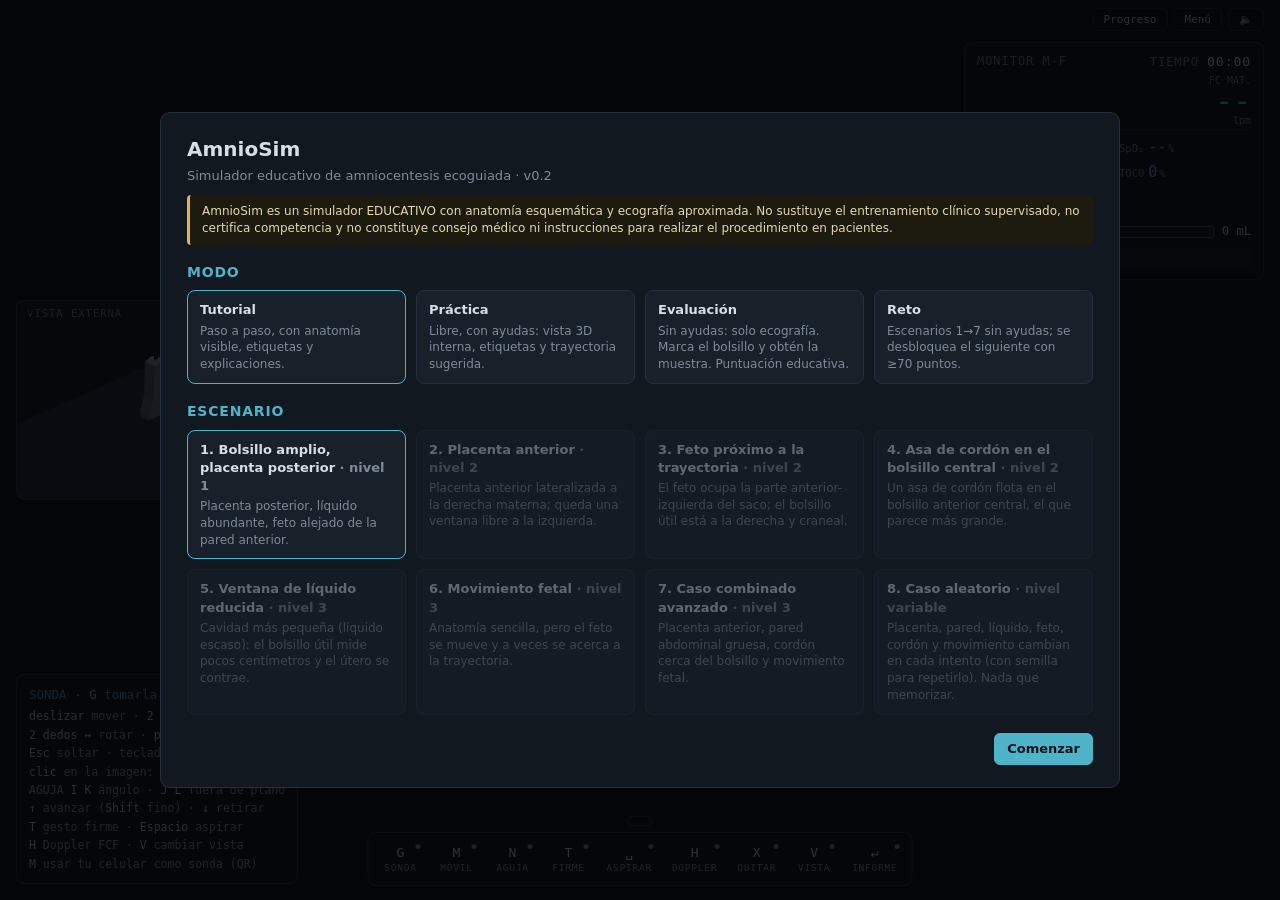
==== amniosim/index.html @ 37fd1073 "AmnioSim: celular como transductor Co-Authored-By: Claude Opus 5.5 <noreply@anthropic.com> Claude-Se" ====
<!doctype html>
<html lang="es">
<head>
  <meta charset="UTF-8" />
  <meta name="viewport" content="width=device-width, initial-scale=1.0" />
  <title>AmnioSim — simulador educativo de amniocentesis ecoguiada</title>
  <script type="module" crossorigin src="./assets/index-BItW1elP.js"></script>
  <link rel="stylesheet" crossorigin href="./assets/index-DVIhJ5vx.css">
</head>
<body>
  <div id="app">
    <!-- escenario principal: ecografía a pantalla completa (V intercambia con la vista externa) -->
    <section id="monitor" class="stage">
      <div class="us-frame">
        <canvas id="cus" width="720" height="580" aria-label="Imagen ecográfica simulada"></canvas>
        <div id="us-overlay"></div>
        <div class="us-console st-panel">
          <label>GAN <input id="gain" type="range" min="0" max="100" value="55"><span id="gain-val">55</span></label>
          <label>PROF <input id="depth" type="range" min="8" max="18" step="1" value="14"><span id="depth-val">14 cm</span></label>
          <label>FOCO <input id="focus" type="range" min="2" max="16" step="0.5" value="7"><span id="focus-val">7 cm</span></label>
          <label class="chk"><input id="labels" type="checkbox"> ETIQ</label>
        </div>
      </div>
    </section>
    <section id="view3d" class="pip">
      <canvas id="c3d"></canvas>
      <div class="viewlabel">VISTA EXTERNA <span id="xray-label" class="muted"></span></div>
      <div id="legend" class="legend"></div>
    </section>
    <div id="vitals" class="st-panel st-vitals"></div>
    <div class="top-actions">
      <button id="btn-progress" class="ghost">Progreso</button>
      <button id="btn-menu" class="ghost">Menú</button>
      <button id="btn-mute" class="ghost" title="Silenciar">🔈</button>
    </div>
    <div id="overlay-host"></div>
    <div id="session-info" class="hidden"></div>
    <div id="log" class="hidden"></div>
  </div>
  <div id="tutorial" class="hidden"></div>
  <div id="modal" class="hidden"></div>
</body>
</html>
---- amniosim/assets/index-DVIhJ5vx.css ----
:root{--bg:#0b0f14;--panel:#121820;--panel2:#18202a;--line:#243040;--text:#d7dee8;--muted:#7f8b99;--acc:#4fb3c9;--ok:#5fbf7f;--warn:#e0b354;--bad:#e06a5a;--font:"Inter",ui-sans-serif,system-ui,-apple-system,"Segoe UI",sans-serif;--mono:ui-monospace,"SF Mono",Menlo,monospace}*{box-sizing:border-box}html,body{background:var(--bg);height:100%;color:var(--text);font:13px/1.4 var(--font);margin:0}#app{background:#000;height:100vh;position:relative;overflow:hidden}.muted{color:var(--muted)}.top-actions{z-index:8;gap:6px;display:flex;position:absolute;top:8px;right:16px}.st-vitals{top:42px!important}.top-actions button{font:11px var(--mono);background:#0a0d11b3;border-color:#c8d6e229;padding:4px 10px}button{font:inherit;color:var(--text);background:var(--panel2);border:1px solid var(--line);cursor:pointer;border-radius:6px;padding:6px 12px}button:hover{border-color:var(--acc)}button.primary{background:var(--acc);color:#061218;border-color:var(--acc);font-weight:600}button.ghost{background:0 0}button:disabled{opacity:.4;cursor:default}.stage{justify-content:center;align-items:center;display:flex;position:absolute;inset:30px 330px 150px 300px}.pip{z-index:5;background:#0b0f14;border:1px solid #c8d6e233;border-radius:8px;width:270px;height:200px;position:absolute;top:300px;left:16px;overflow:hidden}#view3d canvas{width:100%;height:100%;display:block}body.swap #view3d{z-index:1;border:0;border-radius:0;width:auto;height:auto;inset:0}body.swap #monitor{z-index:5;background:#000;border:1px solid #c8d6e233;border-radius:8px;width:270px;height:220px;inset:300px auto auto 16px}body.swap .us-console{display:none}.us-frame{justify-content:center;align-items:center;width:100%;height:100%;display:flex;position:relative}#cus{image-rendering:auto;cursor:crosshair;max-width:100%;max-height:calc(100% - 4px);display:block}#us-overlay{font:11px/1.5 var(--mono);color:#8fa3b6;pointer-events:none;white-space:pre;position:absolute;top:6px;left:8px}.us-console{color:#9aa5b0;white-space:nowrap;align-items:center;gap:14px;padding:5px 12px;font-size:11px;display:flex;bottom:-2px;left:50%;transform:translate(-50%,100%);position:absolute!important}.us-console input[type=range]{vertical-align:middle;width:86px;accent-color:var(--acc)}.us-console span{color:#cfd6de;min-width:38px;display:inline-block}.viewlabel{font:10.5px var(--mono);letter-spacing:1px;color:var(--muted);z-index:2;pointer-events:none;position:absolute;top:6px;left:10px}body.swap .viewlabel{top:auto;bottom:130px;left:330px}.legend{color:var(--muted);pointer-events:none;flex-wrap:wrap;gap:6px;max-width:95%;font-size:10px;display:flex;position:absolute;bottom:6px;left:10px}body.swap .legend{bottom:130px;left:auto;right:340px}.legend span:before{content:"";background:var(--c);vertical-align:-1px;border-radius:2px;width:8px;height:8px;margin-right:3px;display:inline-block}#overlay-host .g-list{width:270px;top:34px;left:16px}#overlay-host .g-mentor{width:310px;bottom:16px;right:16px}.syr{grid-template-columns:auto 1fr auto;align-items:center;gap:8px;margin-top:6px;display:grid}.syr .barrel{background:#ffffff0a;border:1px solid #c8d6e259;border-radius:2px;height:12px;position:relative;overflow:hidden}.syr .fill{background:#e9d27a;width:0;transition:width .15s,background .3s;position:absolute;top:0;bottom:0;left:0}.syr .discard{background:#ffffff8c;width:1px;position:absolute;top:0;bottom:0}.syr .lbl{color:#7d8791;font-size:10.5px}kbd{font:10px var(--mono);border:1px solid var(--line);color:var(--text);background:var(--panel2);border-bottom-width:2px;border-radius:3px;padding:0 4px}.meter{background:#0a0e12;border-radius:4px;height:8px;margin-top:8px;overflow:hidden}.meter .bar{background:linear-gradient(90deg,var(--ok),var(--warn),var(--bad));width:0;height:100%;transition:width 80ms}.vis-ok{color:var(--ok)}.vis-bad{color:var(--bad)}.vis-warn{color:var(--warn)}.hidden{display:none!important}#modal{z-index:20;background:#04070ad1;justify-content:center;align-items:center;display:flex;position:fixed;inset:0}.card{background:var(--panel);border:1px solid var(--line);border-radius:10px;width:min(960px,94vw);max-height:90vh;padding:22px 26px;overflow:auto}.card h1{margin:0 0 4px;font-size:20px}.card h2{color:var(--acc);text-transform:uppercase;letter-spacing:.8px;margin:18px 0 8px;font-size:14px}.disclaimer{border-left:3px solid var(--warn);color:#e6d9b0;background:#1d1a10;border-radius:4px;margin:10px 0;padding:8px 12px;font-size:12px}.grid{grid-template-columns:repeat(auto-fill,minmax(210px,1fr));gap:10px;display:grid}.opt{background:var(--panel2);border:1px solid var(--line);cursor:pointer;border-radius:8px;padding:10px 12px}.opt:hover,.opt.sel{border-color:var(--acc)}.opt .t{font-weight:600}.opt .d{color:var(--muted);margin-top:3px;font-size:12px}.opt.locked{opacity:.4;cursor:not-allowed}.score{align-items:center;gap:24px;display:flex}.score .big{font:700 54px var(--mono)}.dom{grid-template-columns:150px 1fr 60px;align-items:center;gap:8px;margin:4px 0;font-size:12px;display:grid}.dom .meter{margin:0}.dom .meter .bar{background:var(--acc)}.err{border:1px solid var(--line);background:var(--panel2);border-radius:6px;margin:6px 0;padding:8px 10px}.err .sev{font:10px var(--mono);border-radius:3px;margin-right:6px;padding:1px 6px}.sev.crítico{color:#ffb3a8;background:#4a1b17}.sev.mayor{color:#ffd98a;background:#4a3a14}.sev.menor{color:#a9c7e3;background:#1e2c3a}.err details{color:#c3ccd6;margin-top:6px;font-size:12px}.err summary{cursor:pointer;color:var(--acc)}.timeline{background:#0a0e12;border-radius:4px;height:28px;margin:8px 0;position:relative}.timeline .ev{border-radius:2px;width:3px;height:20px;position:absolute;top:4px}.phasebar{background:#0a0e12;border-radius:4px;height:14px;margin:8px 0;display:flex;overflow:hidden}.phasebar>div{min-width:2px}#tutorial{border:1px solid var(--acc);z-index:10;background:#121820f5;border-radius:8px;width:340px;padding:12px 14px;font-size:12.5px;position:fixed;top:56px;left:16px}#tutorial h3{color:var(--acc);margin:0 0 6px;font-size:13px}#tutorial .why{color:var(--muted);margin-top:6px;font-size:12px}#replaybar{background:var(--panel);border:1px solid var(--acc);z-index:9;border-radius:8px;align-items:center;gap:10px;padding:8px 12px;display:flex;position:fixed;top:44px;left:50%;transform:translate(-50%)}#replaybar input{width:380px;accent-color:var(--acc)}table.hist{border-collapse:collapse;width:100%;font-size:12px}table.hist td,table.hist th{border-bottom:1px solid var(--line);text-align:left;padding:5px 6px}@media (width<=1100px){.stage{inset:40px 8px 150px}.pip{width:200px;height:140px;top:auto;bottom:150px;left:8px}#overlay-host .g-list{display:none}.st-vitals{width:220px!important}}.radar-row{grid-template-columns:260px 1fr;align-items:center;gap:16px;margin:6px 0 10px;display:grid}.radar{width:100%;height:auto}.radar text{font:9px var(--mono);fill:var(--muted)}.mastery{border:1px solid var(--line);background:var(--panel2);border-radius:6px;margin:10px 0;padding:10px 12px;font-size:12px}.mastery .mt{margin-bottom:6px;font-weight:600}.mdots{align-items:center;gap:6px;margin-bottom:6px;display:flex}.mdot{border:1px solid var(--acc);border-radius:50%;width:12px;height:12px}.mdot.on{background:var(--acc)}@media (width<=700px){.radar-row{grid-template-columns:1fr}}body.probe-hand .us-frame #cus{border-radius:4px;box-shadow:0 0 0 1px #4fb3c98c,0 0 24px #4fb3c92e}
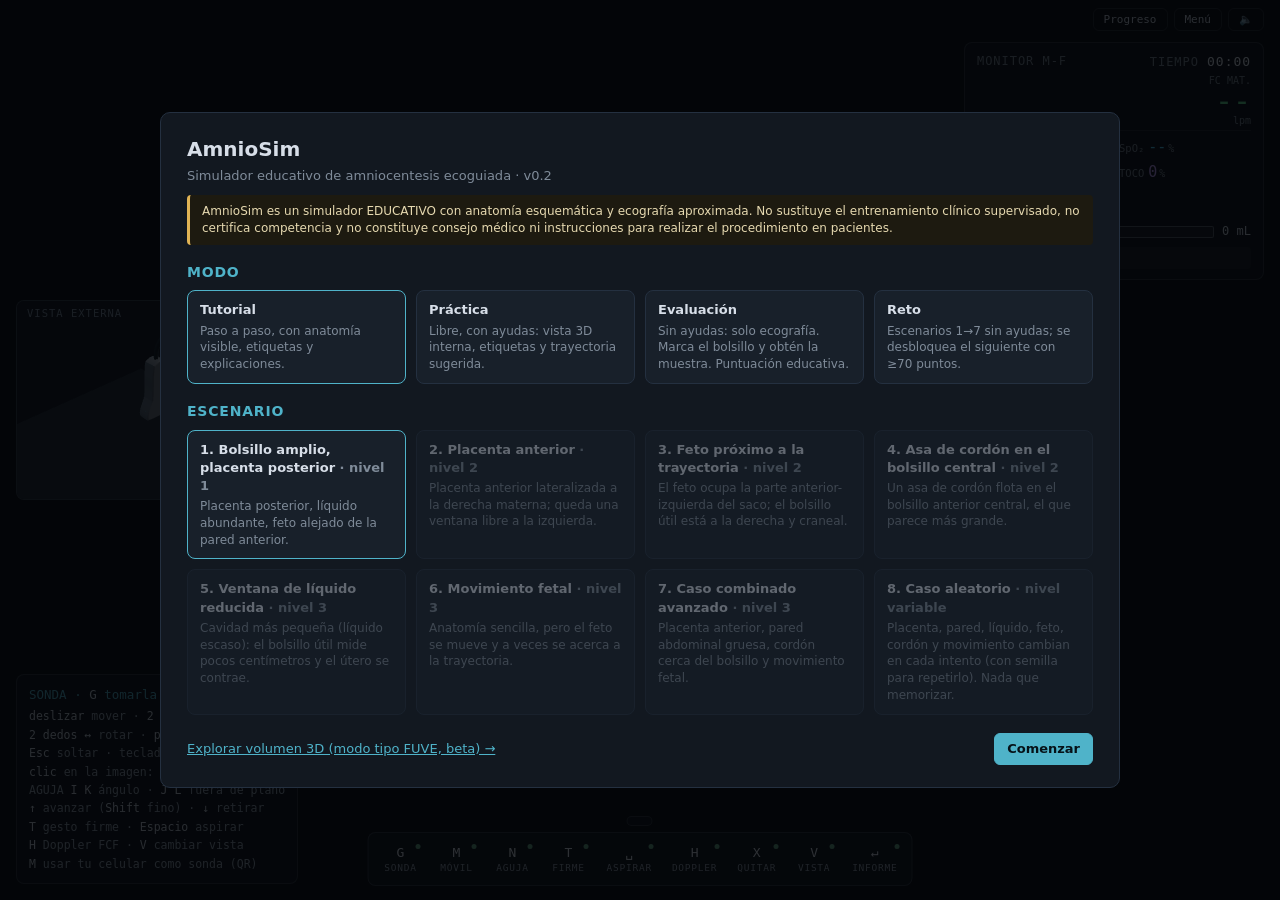
==== commit 628b03da: "AmnioSim: explorador de volúmenes 3D Co-Authored-By: Claude Opus 5.5 <noreply@anthropic.com> Claude-" ====
--- a/amniosim/index.html
+++ b/amniosim/index.html
@@ -4,7 +4,7 @@
   <meta charset="UTF-8" />
   <meta name="viewport" content="width=device-width, initial-scale=1.0" />
   <title>AmnioSim — simulador educativo de amniocentesis ecoguiada</title>
-  <script type="module" crossorigin src="./assets/index-BItW1elP.js"></script>
+  <script type="module" crossorigin src="./assets/index-3EKi_XQP.js"></script>
   <link rel="stylesheet" crossorigin href="./assets/index-DVIhJ5vx.css">
 </head>
 <body>
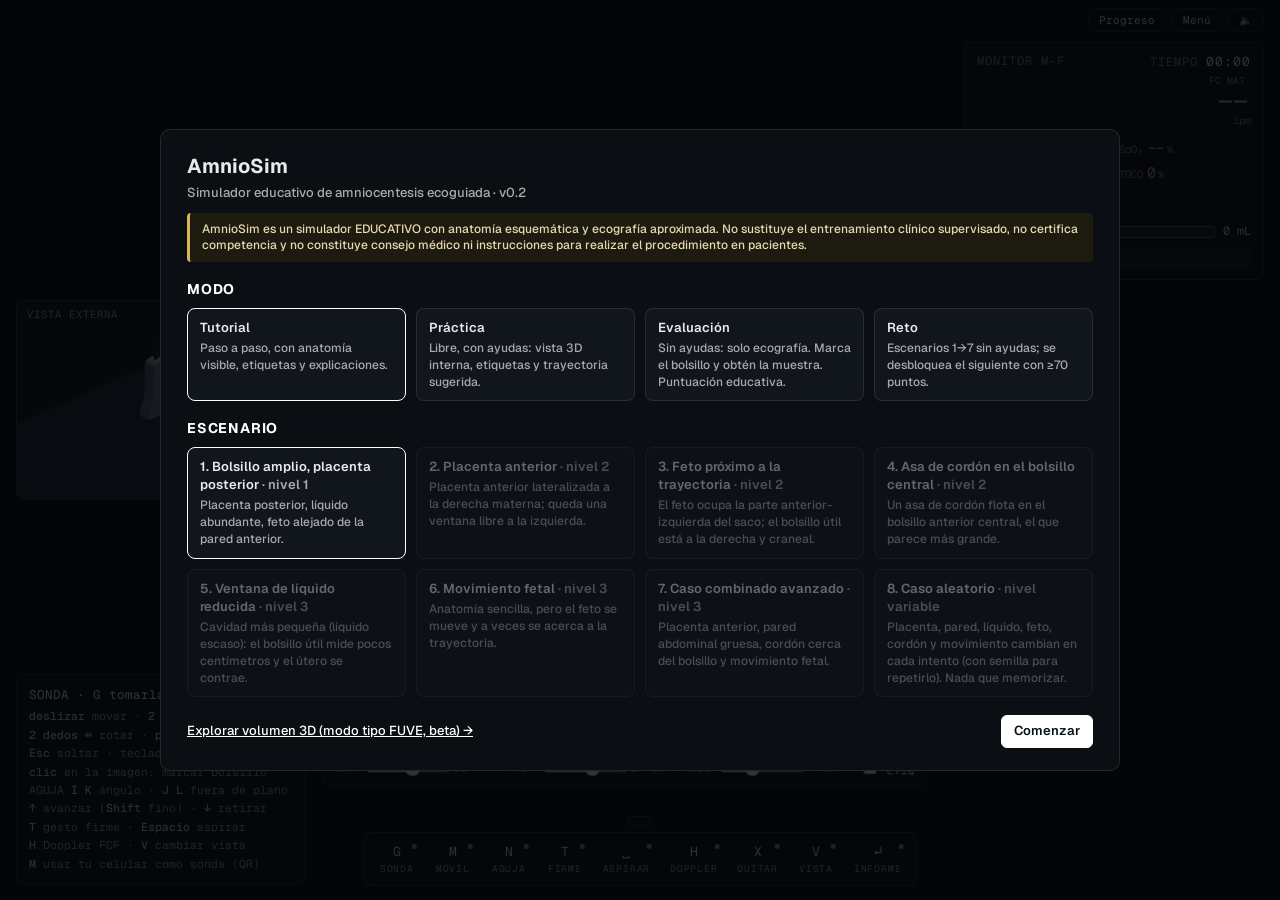
==== commit 45d9daee: "Estética Ignitex (D-40): monocromo, Geist + Great Vibes, acento blanco Co-Authored-By: Claude Opus 5" ====
--- a/amniosim/index.html
+++ b/amniosim/index.html
@@ -4,8 +4,11 @@
   <meta charset="UTF-8" />
   <meta name="viewport" content="width=device-width, initial-scale=1.0" />
   <title>AmnioSim — simulador educativo de amniocentesis ecoguiada</title>
-  <script type="module" crossorigin src="./assets/index-3EKi_XQP.js"></script>
-  <link rel="stylesheet" crossorigin href="./assets/index-DVIhJ5vx.css">
+    <link rel="preconnect" href="https://fonts.googleapis.com">
+    <link rel="preconnect" href="https://fonts.gstatic.com" crossorigin>
+    <link href="https://fonts.googleapis.com/css2?family=Geist:wght@400;500;600&family=Geist+Mono:wght@400;500&display=swap" rel="stylesheet">
+  <script type="module" crossorigin src="./assets/index-GYE-hYls.js"></script>
+  <link rel="stylesheet" crossorigin href="./assets/index-ACIgBLok.css">
 </head>
 <body>
   <div id="app">
--- a/amniosim/assets/index-ACIgBLok.css
+++ b/amniosim/assets/index-ACIgBLok.css
@@ -0,0 +1 @@
+:root{--bg:#05080c;--panel:#0b0f14;--panel2:#11161d;--line:#ffffff1a;--text:#e8e9eb;--muted:#aaa9ad;--acc:#fff;--ok:#5fbf7f;--warn:#e0b354;--bad:#e06a5a;--font:"Geist",ui-sans-serif,system-ui,-apple-system,"Segoe UI",sans-serif;--mono:"Geist Mono",ui-monospace,"SF Mono",Menlo,monospace}*{box-sizing:border-box}html,body{background:var(--bg);height:100%;color:var(--text);font:500 13px/1.4 var(--font);margin:0}#app{background:#000;height:100vh;position:relative;overflow:hidden}.muted{color:var(--muted)}.top-actions{z-index:8;gap:6px;display:flex;position:absolute;top:8px;right:16px}.st-vitals{top:42px!important}.top-actions button{font:11px var(--mono);background:#0a0d11b3;border-color:#c8d6e229;padding:4px 10px}button{font:inherit;color:var(--text);background:var(--panel2);border:1px solid var(--line);cursor:pointer;border-radius:6px;padding:6px 12px}button:hover{border-color:var(--acc)}button.primary{background:var(--acc);color:#061218;border-color:var(--acc);font-weight:600}button.ghost{background:0 0}button:disabled{opacity:.4;cursor:default}.stage{justify-content:center;align-items:center;display:flex;position:absolute;inset:30px 330px 150px 300px}.pip{z-index:5;background:#0b0f14;border:1px solid #c8d6e233;border-radius:8px;width:270px;height:200px;position:absolute;top:300px;left:16px;overflow:hidden}#view3d canvas{width:100%;height:100%;display:block}body.swap #view3d{z-index:1;border:0;border-radius:0;width:auto;height:auto;inset:0}body.swap #monitor{z-index:5;background:#000;border:1px solid #c8d6e233;border-radius:8px;width:270px;height:220px;inset:300px auto auto 16px}body.swap .us-console{display:none}.us-frame{justify-content:center;align-items:center;width:100%;height:100%;display:flex;position:relative}#cus{image-rendering:auto;cursor:crosshair;max-width:100%;max-height:calc(100% - 4px);display:block}#us-overlay{font:11px/1.5 var(--mono);color:#8fa3b6;pointer-events:none;white-space:pre;position:absolute;top:6px;left:8px}.us-console{color:#9aa5b0;white-space:nowrap;align-items:center;gap:14px;padding:5px 12px;font-size:11px;display:flex;bottom:-2px;left:50%;transform:translate(-50%,100%);position:absolute!important}.us-console input[type=range]{vertical-align:middle;width:86px;accent-color:var(--acc)}.us-console span{color:#cfd6de;min-width:38px;display:inline-block}.viewlabel{font:10.5px var(--mono);letter-spacing:1px;color:var(--muted);z-index:2;pointer-events:none;position:absolute;top:6px;left:10px}body.swap .viewlabel{top:auto;bottom:130px;left:330px}.legend{color:var(--muted);pointer-events:none;flex-wrap:wrap;gap:6px;max-width:95%;font-size:10px;display:flex;position:absolute;bottom:6px;left:10px}body.swap .legend{bottom:130px;left:auto;right:340px}.legend span:before{content:"";background:var(--c);vertical-align:-1px;border-radius:2px;width:8px;height:8px;margin-right:3px;display:inline-block}#overlay-host .g-list{width:270px;top:34px;left:16px}#overlay-host .g-mentor{width:310px;bottom:16px;right:16px}.syr{grid-template-columns:auto 1fr auto;align-items:center;gap:8px;margin-top:6px;display:grid}.syr .barrel{background:#ffffff0a;border:1px solid #c8d6e259;border-radius:2px;height:12px;position:relative;overflow:hidden}.syr .fill{background:#e9d27a;width:0;transition:width .15s,background .3s;position:absolute;top:0;bottom:0;left:0}.syr .discard{background:#ffffff8c;width:1px;position:absolute;top:0;bottom:0}.syr .lbl{color:#7d8791;font-size:10.5px}kbd{font:10px var(--mono);border:1px solid var(--line);color:var(--text);background:var(--panel2);border-bottom-width:2px;border-radius:3px;padding:0 4px}.meter{background:#0a0e12;border-radius:4px;height:8px;margin-top:8px;overflow:hidden}.meter .bar{background:linear-gradient(90deg,var(--ok),var(--warn),var(--bad));width:0;height:100%;transition:width 80ms}.vis-ok{color:var(--ok)}.vis-bad{color:var(--bad)}.vis-warn{color:var(--warn)}.hidden{display:none!important}#modal{z-index:20;background:#04070ad1;justify-content:center;align-items:center;display:flex;position:fixed;inset:0}.card{background:var(--panel);border:1px solid var(--line);border-radius:10px;width:min(960px,94vw);max-height:90vh;padding:22px 26px;overflow:auto}.card h1{margin:0 0 4px;font-size:20px}.card h2{color:var(--acc);text-transform:uppercase;letter-spacing:.8px;margin:18px 0 8px;font-size:14px}.disclaimer{border-left:3px solid var(--warn);color:#e6d9b0;background:#1d1a10;border-radius:4px;margin:10px 0;padding:8px 12px;font-size:12px}.grid{grid-template-columns:repeat(auto-fill,minmax(210px,1fr));gap:10px;display:grid}.opt{background:var(--panel2);border:1px solid var(--line);cursor:pointer;border-radius:8px;padding:10px 12px}.opt:hover,.opt.sel{border-color:var(--acc)}.opt .t{font-weight:600}.opt .d{color:var(--muted);margin-top:3px;font-size:12px}.opt.locked{opacity:.4;cursor:not-allowed}.score{align-items:center;gap:24px;display:flex}.score .big{font:700 54px var(--mono)}.dom{grid-template-columns:150px 1fr 60px;align-items:center;gap:8px;margin:4px 0;font-size:12px;display:grid}.dom .meter{margin:0}.dom .meter .bar{background:var(--acc)}.err{border:1px solid var(--line);background:var(--panel2);border-radius:6px;margin:6px 0;padding:8px 10px}.err .sev{font:10px var(--mono);border-radius:3px;margin-right:6px;padding:1px 6px}.sev.crítico{color:#ffb3a8;background:#4a1b17}.sev.mayor{color:#ffd98a;background:#4a3a14}.sev.menor{color:#a9c7e3;background:#1e2c3a}.err details{color:#c3ccd6;margin-top:6px;font-size:12px}.err summary{cursor:pointer;color:var(--acc)}.timeline{background:#0a0e12;border-radius:4px;height:28px;margin:8px 0;position:relative}.timeline .ev{border-radius:2px;width:3px;height:20px;position:absolute;top:4px}.phasebar{background:#0a0e12;border-radius:4px;height:14px;margin:8px 0;display:flex;overflow:hidden}.phasebar>div{min-width:2px}#tutorial{border:1px solid var(--acc);z-index:10;background:#121820f5;border-radius:8px;width:340px;padding:12px 14px;font-size:12.5px;position:fixed;top:56px;left:16px}#tutorial h3{color:var(--acc);margin:0 0 6px;font-size:13px}#tutorial .why{color:var(--muted);margin-top:6px;font-size:12px}#replaybar{background:var(--panel);border:1px solid var(--acc);z-index:9;border-radius:8px;align-items:center;gap:10px;padding:8px 12px;display:flex;position:fixed;top:44px;left:50%;transform:translate(-50%)}#replaybar input{width:380px;accent-color:var(--acc)}table.hist{border-collapse:collapse;width:100%;font-size:12px}table.hist td,table.hist th{border-bottom:1px solid var(--line);text-align:left;padding:5px 6px}@media (width<=1100px){.stage{inset:40px 8px 150px}.pip{width:200px;height:140px;top:auto;bottom:150px;left:8px}#overlay-host .g-list{display:none}.st-vitals{width:220px!important}}.radar-row{grid-template-columns:260px 1fr;align-items:center;gap:16px;margin:6px 0 10px;display:grid}.radar{width:100%;height:auto}.radar text{font:9px var(--mono);fill:var(--muted)}.mastery{border:1px solid var(--line);background:var(--panel2);border-radius:6px;margin:10px 0;padding:10px 12px;font-size:12px}.mastery .mt{margin-bottom:6px;font-weight:600}.mdots{align-items:center;gap:6px;margin-bottom:6px;display:flex}.mdot{border:1px solid var(--acc);border-radius:50%;width:12px;height:12px}.mdot.on{background:var(--acc)}@media (width<=700px){.radar-row{grid-template-columns:1fr}}body.probe-hand .us-frame #cus{border-radius:4px;box-shadow:0 0 0 1px #ffffff8c,0 0 24px #ffffff2e}
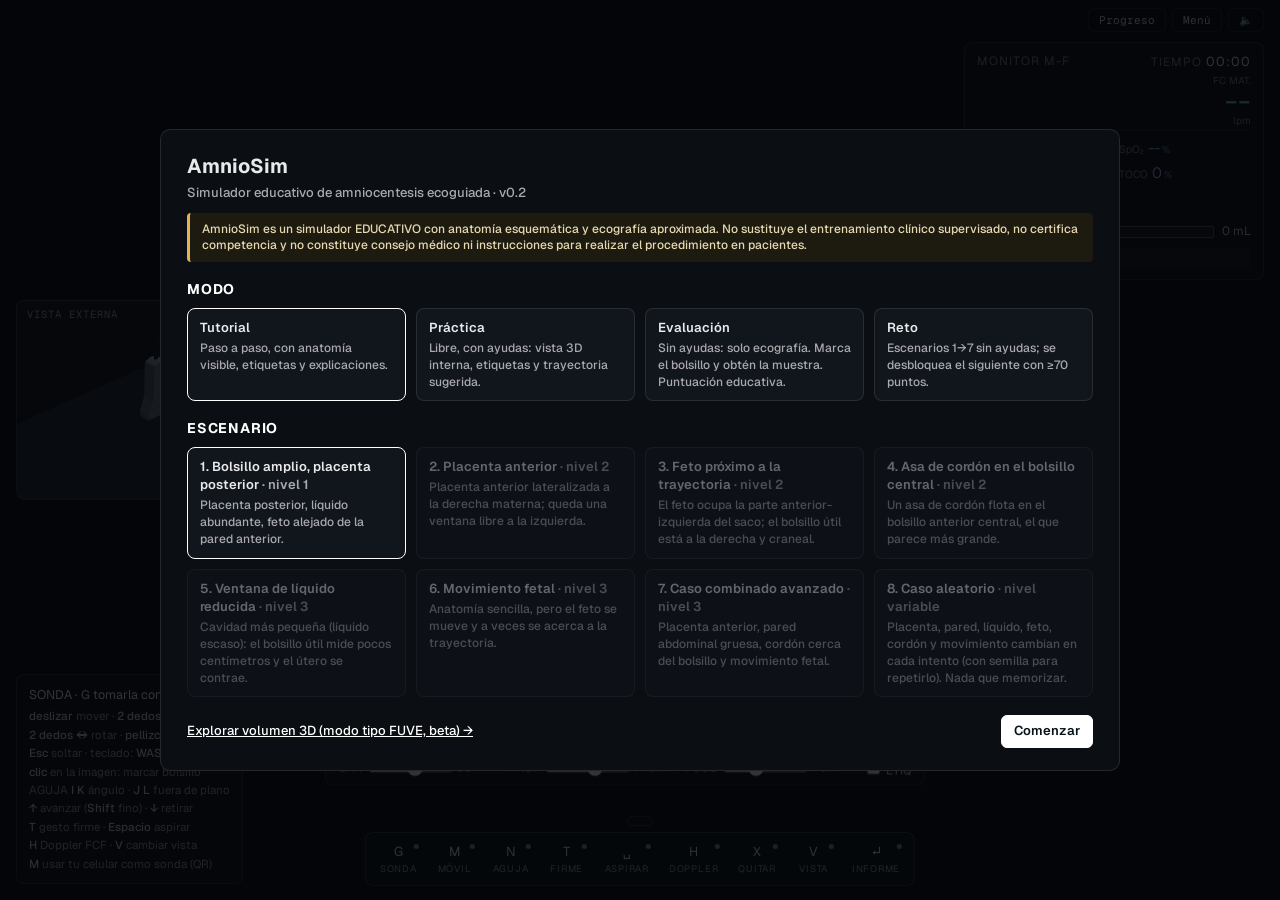
==== commit d38e1872: "Rediseño glass (iOS/macOS) y UX unificada de simuladores — no fusionar sin revisión de Ulises" ====
--- a/amniosim/index.html
+++ b/amniosim/index.html
@@ -7,8 +7,10 @@
     <link rel="preconnect" href="https://fonts.googleapis.com">
     <link rel="preconnect" href="https://fonts.gstatic.com" crossorigin>
     <link href="https://fonts.googleapis.com/css2?family=Geist:wght@400;500;600&family=Geist+Mono:wght@400;500&display=swap" rel="stylesheet">
-  <script type="module" crossorigin src="./assets/index-GYE-hYls.js"></script>
+  <script type="module" crossorigin src="./assets/index-DnxJIbND.js"></script>
   <link rel="stylesheet" crossorigin href="./assets/index-ACIgBLok.css">
+    <link rel="stylesheet" href="/assets/glass.css">
+    <link rel="stylesheet" href="/assets/sim-glass.css">
 </head>
 <body>
   <div id="app">
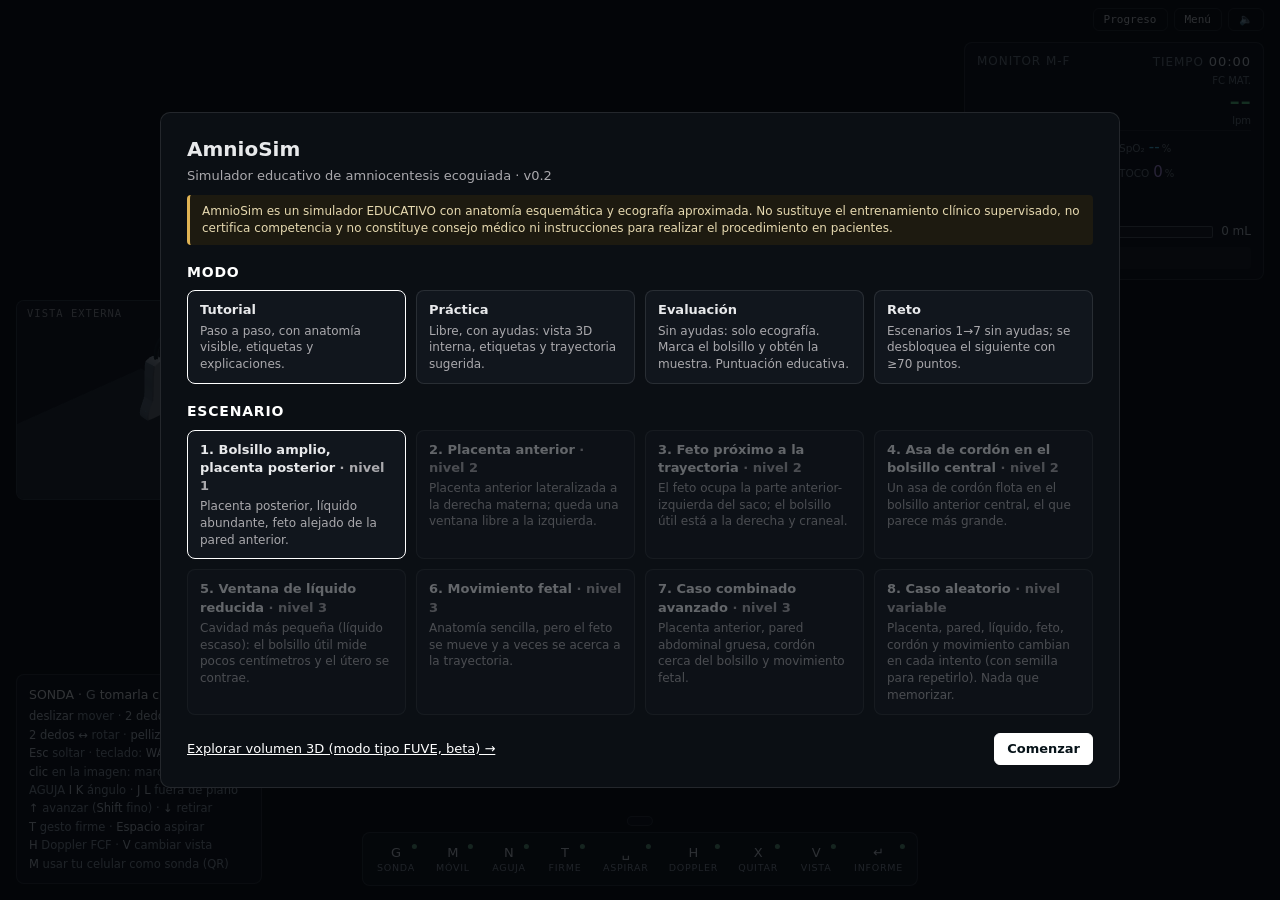
==== commit 54fb3a59: "Align simulator catalog and bound BroncoSim camera interpolation" ====
--- a/amniosim/index.html
+++ b/amniosim/index.html
@@ -4,9 +4,6 @@
   <meta charset="UTF-8" />
   <meta name="viewport" content="width=device-width, initial-scale=1.0" />
   <title>AmnioSim — simulador educativo de amniocentesis ecoguiada</title>
-    <link rel="preconnect" href="https://fonts.googleapis.com">
-    <link rel="preconnect" href="https://fonts.gstatic.com" crossorigin>
-    <link href="https://fonts.googleapis.com/css2?family=Geist:wght@400;500;600&family=Geist+Mono:wght@400;500&display=swap" rel="stylesheet">
   <script type="module" crossorigin src="./assets/index-DnxJIbND.js"></script>
   <link rel="stylesheet" crossorigin href="./assets/index-ACIgBLok.css">
     <link rel="stylesheet" href="/assets/glass.css">
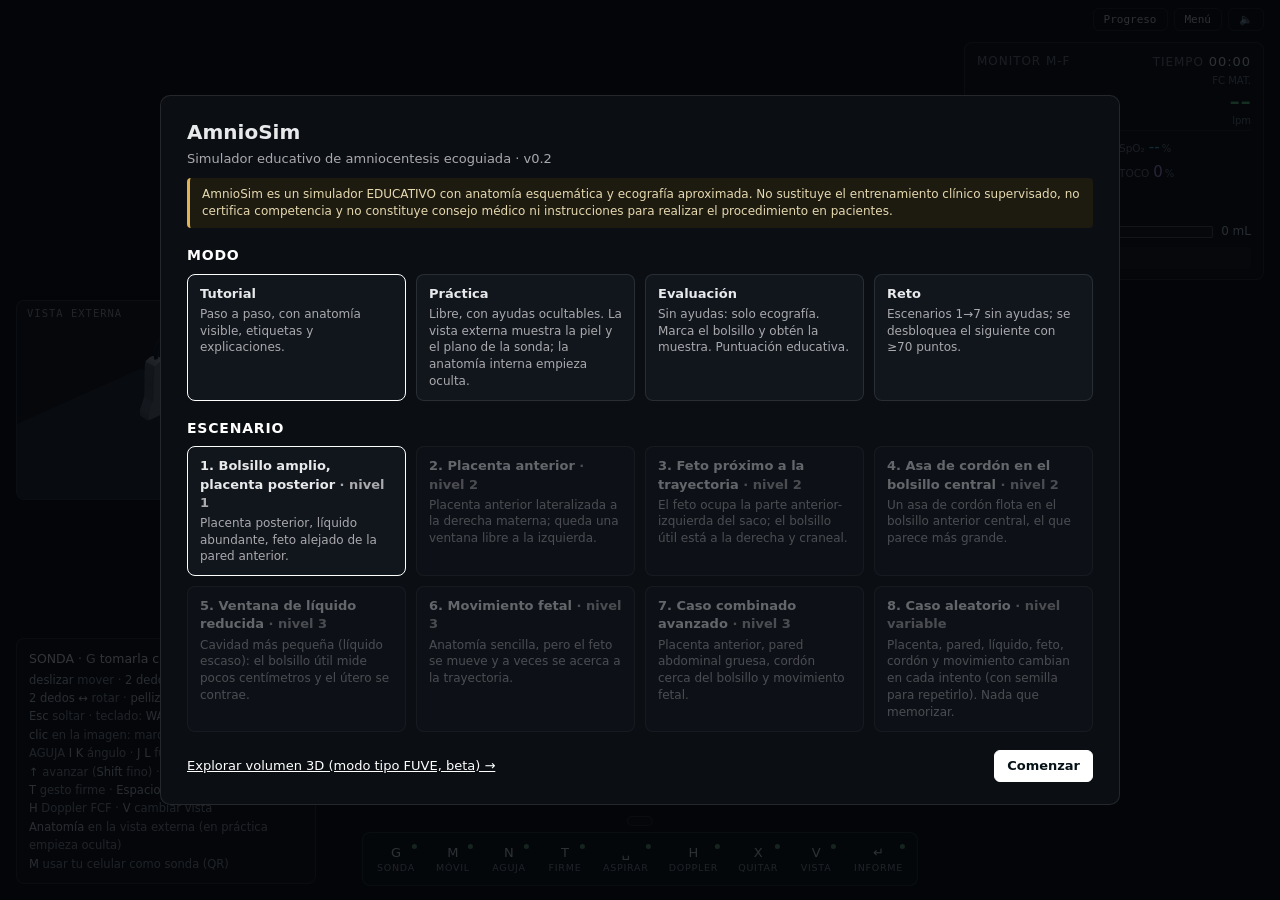
==== commit a11a50fa: "AmnioSim: ocultar la anatomía interna al empezar la práctica En práctica la vista externa muestra la" ====
--- a/amniosim/index.html
+++ b/amniosim/index.html
@@ -4,8 +4,8 @@
   <meta charset="UTF-8" />
   <meta name="viewport" content="width=device-width, initial-scale=1.0" />
   <title>AmnioSim — simulador educativo de amniocentesis ecoguiada</title>
-  <script type="module" crossorigin src="./assets/index-DnxJIbND.js"></script>
-  <link rel="stylesheet" crossorigin href="./assets/index-ACIgBLok.css">
+  <script type="module" crossorigin src="./assets/index-Bzfq5yVQ.js"></script>
+  <link rel="stylesheet" crossorigin href="./assets/index-DSloS90-.css">
     <link rel="stylesheet" href="/assets/glass.css">
     <link rel="stylesheet" href="/assets/sim-glass.css">
 </head>
@@ -27,6 +27,7 @@
     <section id="view3d" class="pip">
       <canvas id="c3d"></canvas>
       <div class="viewlabel">VISTA EXTERNA <span id="xray-label" class="muted"></span></div>
+      <button id="btn-anatomy" type="button" class="anatomy-toggle" hidden aria-pressed="false" title="Muestra u oculta la anatomía interna. En práctica empieza oculta.">Anatomía</button>
       <div id="legend" class="legend"></div>
     </section>
     <div id="vitals" class="st-panel st-vitals"></div>
--- a/amniosim/assets/index-DSloS90-.css
+++ b/amniosim/assets/index-DSloS90-.css
@@ -0,0 +1 @@
+:root{--bg:#05080c;--panel:#0b0f14;--panel2:#11161d;--line:#ffffff1a;--text:#e8e9eb;--muted:#aaa9ad;--acc:#fff;--ok:#5fbf7f;--warn:#e0b354;--bad:#e06a5a;--font:"Geist",ui-sans-serif,system-ui,-apple-system,"Segoe UI",sans-serif;--mono:"Geist Mono",ui-monospace,"SF Mono",Menlo,monospace}*{box-sizing:border-box}html,body{background:var(--bg);height:100%;color:var(--text);font:500 13px/1.4 var(--font);margin:0}#app{background:#000;height:100vh;position:relative;overflow:hidden}.muted{color:var(--muted)}.top-actions{z-index:8;gap:6px;display:flex;position:absolute;top:8px;right:16px}.st-vitals{top:42px!important}.top-actions button{font:11px var(--mono);background:#0a0d11b3;border-color:#c8d6e229;padding:4px 10px}button{font:inherit;color:var(--text);background:var(--panel2);border:1px solid var(--line);cursor:pointer;border-radius:6px;padding:6px 12px}button:hover{border-color:var(--acc)}button.primary{background:var(--acc);color:#061218;border-color:var(--acc);font-weight:600}button.ghost{background:0 0}button:disabled{opacity:.4;cursor:default}.stage{justify-content:center;align-items:center;display:flex;position:absolute;inset:30px 330px 150px 300px}.pip{z-index:5;background:#0b0f14;border:1px solid #c8d6e233;border-radius:8px;width:270px;height:200px;position:absolute;top:300px;left:16px;overflow:hidden}#view3d canvas{width:100%;height:100%;display:block}body.swap #view3d{z-index:1;border:0;border-radius:0;width:auto;height:auto;inset:0}body.swap #monitor{z-index:5;background:#000;border:1px solid #c8d6e233;border-radius:8px;width:270px;height:220px;inset:300px auto auto 16px}body.swap .us-console{display:none}.us-frame{justify-content:center;align-items:center;width:100%;height:100%;display:flex;position:relative}#cus{image-rendering:auto;cursor:crosshair;max-width:100%;max-height:calc(100% - 4px);display:block}#us-overlay{font:11px/1.5 var(--mono);color:#8fa3b6;pointer-events:none;white-space:pre;position:absolute;top:6px;left:8px}.us-console{color:#9aa5b0;white-space:nowrap;align-items:center;gap:14px;padding:5px 12px;font-size:11px;display:flex;bottom:-2px;left:50%;transform:translate(-50%,100%);position:absolute!important}.us-console input[type=range]{vertical-align:middle;width:86px;accent-color:var(--acc)}.us-console span{color:#cfd6de;min-width:38px;display:inline-block}.viewlabel{font:10.5px var(--mono);letter-spacing:1px;color:var(--muted);z-index:2;pointer-events:none;position:absolute;top:6px;left:10px}.anatomy-toggle{z-index:3;font:10px var(--mono);letter-spacing:.04em;color:#d5dde6;background:#0a0d11c7;border:1px solid #c8d6e259;border-radius:999px;padding:2px 8px;position:absolute;top:6px;right:8px}.anatomy-toggle[aria-pressed=true]{color:#0b1218;background:#e8edf2;border-color:#e8edf2}body.swap .anatomy-toggle{top:44px;right:16px}body.swap .viewlabel{top:auto;bottom:130px;left:330px}.legend{color:var(--muted);pointer-events:none;flex-wrap:wrap;gap:6px;max-width:95%;font-size:10px;display:flex;position:absolute;bottom:6px;left:10px}body.swap .legend{bottom:130px;left:auto;right:340px}.legend span:before{content:"";background:var(--c);vertical-align:-1px;border-radius:2px;width:8px;height:8px;margin-right:3px;display:inline-block}#overlay-host .g-list{width:270px;top:34px;left:16px}#overlay-host .g-mentor{width:310px;bottom:16px;right:16px}.syr{grid-template-columns:auto 1fr auto;align-items:center;gap:8px;margin-top:6px;display:grid}.syr .barrel{background:#ffffff0a;border:1px solid #c8d6e259;border-radius:2px;height:12px;position:relative;overflow:hidden}.syr .fill{background:#e9d27a;width:0;transition:width .15s,background .3s;position:absolute;top:0;bottom:0;left:0}.syr .discard{background:#ffffff8c;width:1px;position:absolute;top:0;bottom:0}.syr .lbl{color:#7d8791;font-size:10.5px}kbd{font:10px var(--mono);border:1px solid var(--line);color:var(--text);background:var(--panel2);border-bottom-width:2px;border-radius:3px;padding:0 4px}.meter{background:#0a0e12;border-radius:4px;height:8px;margin-top:8px;overflow:hidden}.meter .bar{background:linear-gradient(90deg,var(--ok),var(--warn),var(--bad));width:0;height:100%;transition:width 80ms}.vis-ok{color:var(--ok)}.vis-bad{color:var(--bad)}.vis-warn{color:var(--warn)}.hidden{display:none!important}#modal{z-index:20;background:#04070ad1;justify-content:center;align-items:center;display:flex;position:fixed;inset:0}.card{background:var(--panel);border:1px solid var(--line);border-radius:10px;width:min(960px,94vw);max-height:90vh;padding:22px 26px;overflow:auto}.card h1{margin:0 0 4px;font-size:20px}.card h2{color:var(--acc);text-transform:uppercase;letter-spacing:.8px;margin:18px 0 8px;font-size:14px}.disclaimer{border-left:3px solid var(--warn);color:#e6d9b0;background:#1d1a10;border-radius:4px;margin:10px 0;padding:8px 12px;font-size:12px}.grid{grid-template-columns:repeat(auto-fill,minmax(210px,1fr));gap:10px;display:grid}.opt{background:var(--panel2);border:1px solid var(--line);cursor:pointer;border-radius:8px;padding:10px 12px}.opt:hover,.opt.sel{border-color:var(--acc)}.opt .t{font-weight:600}.opt .d{color:var(--muted);margin-top:3px;font-size:12px}.opt.locked{opacity:.4;cursor:not-allowed}.score{align-items:center;gap:24px;display:flex}.score .big{font:700 54px var(--mono)}.dom{grid-template-columns:150px 1fr 60px;align-items:center;gap:8px;margin:4px 0;font-size:12px;display:grid}.dom .meter{margin:0}.dom .meter .bar{background:var(--acc)}.err{border:1px solid var(--line);background:var(--panel2);border-radius:6px;margin:6px 0;padding:8px 10px}.err .sev{font:10px var(--mono);border-radius:3px;margin-right:6px;padding:1px 6px}.sev.crítico{color:#ffb3a8;background:#4a1b17}.sev.mayor{color:#ffd98a;background:#4a3a14}.sev.menor{color:#a9c7e3;background:#1e2c3a}.err details{color:#c3ccd6;margin-top:6px;font-size:12px}.err summary{cursor:pointer;color:var(--acc)}.timeline{background:#0a0e12;border-radius:4px;height:28px;margin:8px 0;position:relative}.timeline .ev{border-radius:2px;width:3px;height:20px;position:absolute;top:4px}.phasebar{background:#0a0e12;border-radius:4px;height:14px;margin:8px 0;display:flex;overflow:hidden}.phasebar>div{min-width:2px}#tutorial{border:1px solid var(--acc);z-index:10;background:#121820f5;border-radius:8px;width:340px;padding:12px 14px;font-size:12.5px;position:fixed;top:56px;left:16px}#tutorial h3{color:var(--acc);margin:0 0 6px;font-size:13px}#tutorial .why{color:var(--muted);margin-top:6px;font-size:12px}#replaybar{background:var(--panel);border:1px solid var(--acc);z-index:9;border-radius:8px;align-items:center;gap:10px;padding:8px 12px;display:flex;position:fixed;top:44px;left:50%;transform:translate(-50%)}#replaybar input{width:380px;accent-color:var(--acc)}table.hist{border-collapse:collapse;width:100%;font-size:12px}table.hist td,table.hist th{border-bottom:1px solid var(--line);text-align:left;padding:5px 6px}@media (width<=1100px){.stage{inset:40px 8px 150px}.pip{width:200px;height:140px;top:auto;bottom:150px;left:8px}#overlay-host .g-list{display:none}.st-vitals{width:220px!important}}@media (width<=700px){.pip{z-index:7;width:132px;height:108px;top:46px;bottom:auto;left:8px}.st-vitals{padding:6px 8px;right:6px;width:min(210px,100vw - 156px)!important;top:46px!important}.viewlabel{text-overflow:ellipsis;white-space:nowrap;max-width:78%;overflow:hidden}.anatomy-toggle{padding:2px 6px;top:auto;bottom:4px;right:4px}}.radar-row{grid-template-columns:260px 1fr;align-items:center;gap:16px;margin:6px 0 10px;display:grid}.radar{width:100%;height:auto}.radar text{font:9px var(--mono);fill:var(--muted)}.mastery{border:1px solid var(--line);background:var(--panel2);border-radius:6px;margin:10px 0;padding:10px 12px;font-size:12px}.mastery .mt{margin-bottom:6px;font-weight:600}.mdots{align-items:center;gap:6px;margin-bottom:6px;display:flex}.mdot{border:1px solid var(--acc);border-radius:50%;width:12px;height:12px}.mdot.on{background:var(--acc)}@media (width<=700px){.radar-row{grid-template-columns:1fr}}body.probe-hand .us-frame #cus{border-radius:4px;box-shadow:0 0 0 1px #ffffff8c,0 0 24px #ffffff2e}
